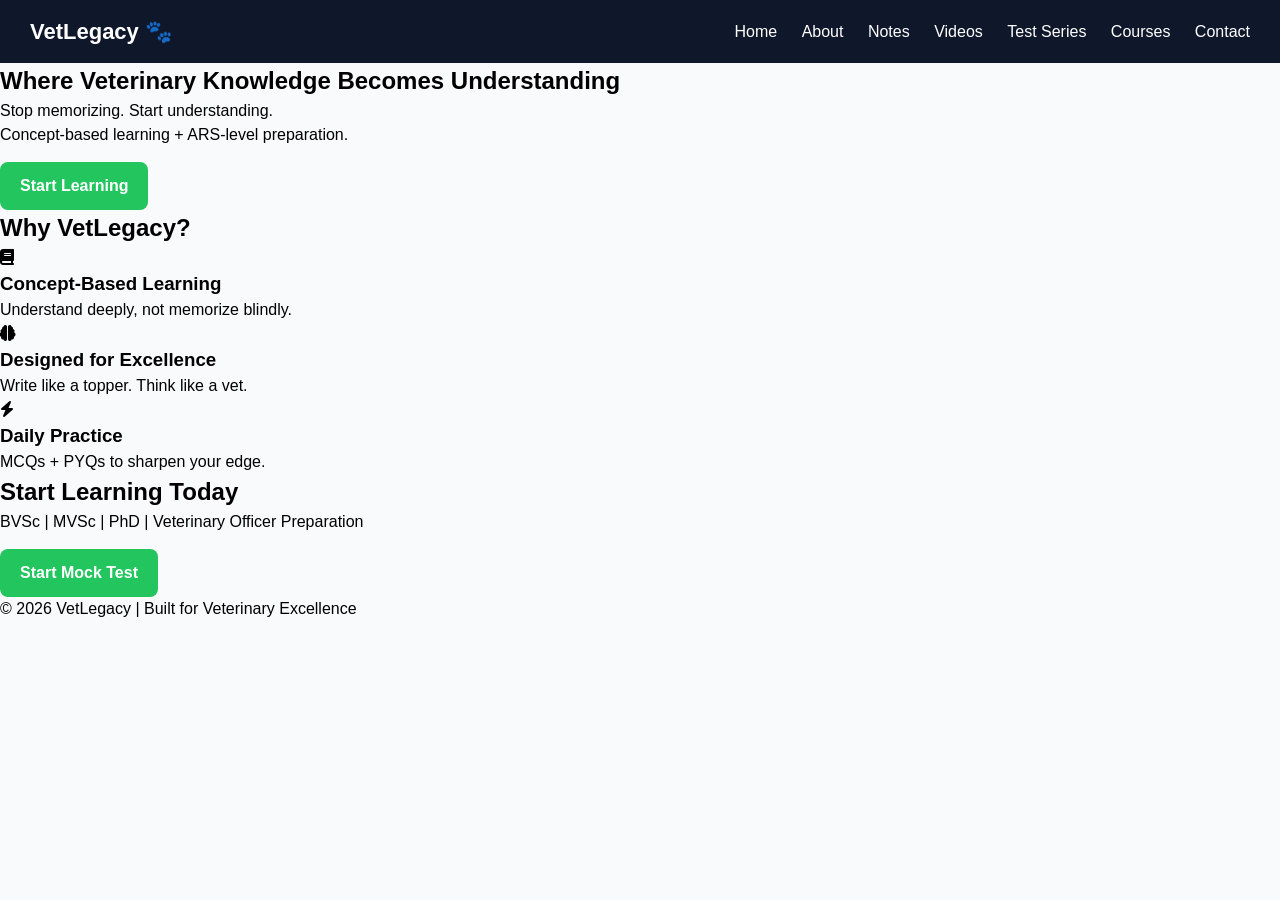
==== index.html @ 7ec419e5 "Enhance SEO and update call-to-action text Added SEO meta description and improved CTA text." ====
<!DOCTYPE html>
<html lang="en">
<head>
    <meta charset="UTF-8">
    <meta name="viewport" content="width=device-width, initial-scale=1.0">
    <title>VetLegacy</title>

    <link rel="stylesheet" href="style.css">

    <!-- ICONS -->
    <link rel="stylesheet" href="https://cdnjs.cloudflare.com/ajax/libs/font-awesome/6.5.0/css/all.min.css">

    <!-- SEO (IMPORTANT) -->
    <meta name="description" content="VetLegacy - Veterinary learning platform for ARS, BVSc, MVSc and VO preparation.">
</head>

<body>

<!-- 🔷 NAVBAR -->
<header class="navbar">
    <div class="nav-container">
        <h2 class="logo">VetLegacy 🐾</h2>

        <nav>
            <a href="index.html" class="active">Home</a>
            <a href="about.html">About</a>
            <a href="notes.html">Notes</a>
            <a href="#">Videos</a>
            <a href="test.html">Test Series</a>
            <a href="#">Courses</a>
            <a href="contact.html">Contact</a>
        </nav>
    </div>
</header>

<!-- 🔷 HERO -->
<section class="hero fade-up">
    <h1>Where Veterinary Knowledge Becomes Understanding</h1>

    <p>
        Stop memorizing. Start understanding.<br>
        Concept-based learning + ARS-level preparation.
    </p>

    <a href="notes.html" class="btn">Start Learning</a>
</section>

<!-- 🔷 FEATURES -->
<section class="features fade-up">

    <h2>Why VetLegacy?</h2>

    <div class="feature-grid">

        <div class="feature-card">
            <i class="fas fa-book icon"></i>
            <h3>Concept-Based Learning</h3>
            <p>Understand deeply, not memorize blindly.</p>
        </div>

        <div class="feature-card">
            <i class="fas fa-brain icon"></i>
            <h3>Designed for Excellence</h3>
            <p>Write like a topper. Think like a vet.</p>
        </div>

        <div class="feature-card">
            <i class="fas fa-bolt icon"></i>
            <h3>Daily Practice</h3>
            <p>MCQs + PYQs to sharpen your edge.</p>
        </div>

    </div>

</section>

<!-- 🔷 CTA -->
<section class="cta fade-up">
    <h2>Start Learning Today</h2>
    <p>BVSc | MVSc | PhD | Veterinary Officer Preparation</p>

    <a href="test.html" class="btn">Start Mock Test</a>
</section>

<!-- 🔷 FOOTER -->
<footer>
    <p>© 2026 VetLegacy | Built for Veterinary Excellence</p>
</footer>

<!-- 🔷 ANIMATION SCRIPT -->
<script>
const elements = document.querySelectorAll('.fade-up');

function revealOnScroll() {
    elements.forEach(el => {
        const position = el.getBoundingClientRect().top;
        const screenHeight = window.innerHeight;

        if (position < screenHeight - 100) {
            el.classList.add('active');
        }
    });
}

window.addEventListener('scroll', revealOnScroll);
window.addEventListener('load', revealOnScroll);
</script>

</body>
</html>
---- style.css ----
/* ===== RESET ===== */
* {
    margin: 0;
    padding: 0;
    box-sizing: border-box;
}

body {
    font-family: Arial, sans-serif;
    background: #f8fafc;
    line-height: 1.5;
}

/* ===== LINKS ===== */
a {
    text-decoration: none;
}

/* ===== NAVBAR ===== */
.navbar {
    background: #0f172a;
    color: white;
    padding: 15px 30px;
    position: sticky;
    top: 0;
    z-index: 1000;
}

.nav-container {
    display: flex;
    justify-content: space-between;
    align-items: center;
}

.logo {
    font-size: 22px;
    font-weight: bold;
}

.navbar nav a {
    color: white;
    margin-left: 20px;
    font-weight: 500;
    transition: 0.3s;
}

.navbar nav a:hover {
    color: #22c55e;
}

/* ===== BUTTON ===== */
.btn {
    display: inline-block;
    margin-top: 15px;
    padding: 12px 20px;
    background: #22c55e;
    color: white;
    border-radius: 8px;
    transition: 0.3s;
    font-weight: bold;
}

.btn:hover {
    transform: scale(1.05);
    background: #16a34a;
}

/* ===== QUIZ ===== */
.quiz-container {
    max-width: 600px;
    margin: 60px auto;
    text-align: center;
    background: white;
    padding: 30px;
    border-radius: 16px;
    box-shadow: 0 15px 40px rgba(0,0,0,0.1);
}

.quiz-top {
    display: flex;
    justify-content: space-between;
    margin-bottom: 20px;
    font-weight: bold;
}

#timer {
    color: #ef4444;
}

#question {
    font-size: 20px;
    margin-bottom: 15px;
}

/* ===== OPTIONS (FIXED) ===== */
#options button {
    display: block;
    width: 100%;
    margin: 10px 0;
    padding: 12px;
    border: none;
    background: #e2e8f0;
    border-radius: 8px;
    cursor: pointer;
    transition: 0.3s;
    font-size: 16px;
    font-weight: 500;
}

#options button:hover {
    background: #cbd5f5;
}

#options button:disabled {
    cursor: not-allowed;
    opacity: 0.7;
}

/* ===== CORRECT / WRONG ===== */
.correct {
    background: #22c55e !important;
    color: white;
    transform: scale(1.02);
}

.wrong {
    background: #ef4444 !important;
    color: white;
    transform: scale(1.02);
}

/* ===== NEXT BUTTON ===== */
#nextBtn {
    width: 100%;
    padding: 12px;
    margin-top: 20px;
    background: #22c55e;
    color: white;
    border: none;
    border-radius: 8px;
    font-weight: bold;
}

/* ===== EXPLANATION ===== */
#explanation {
    margin-top: 10px;
    font-size: 14px;
}

/* ===== SCORE ===== */
#score {
    margin-top: 20px;
    font-weight: bold;
    font-size: 18px;
}

/* ===== TEST PAGE ===== */
.test-section {
    padding: 60px 20px;
    text-align: center;
}

.test-grid {
    display: grid;
    grid-template-columns: repeat(auto-fit, minmax(250px, 1fr));
    gap: 20px;
    max-width: 900px;
    margin: 30px auto;
}

.test-card {
    background: white;
    padding: 25px;
    border-radius: 12px;
    box-shadow: 0 5px 15px rgba(0,0,0,0.1);
    transition: 0.3s;
}

.test-card:hover {
    transform: translateY(-5px);
}

/* ===== DISABLED ===== */
.disabled {
    opacity: 0.6;
}

.disabled-btn {
    background: gray;
    cursor: not-allowed;
}

/* ===== PREMIUM ===== */
.premium {
    border: 2px solid gold;
}

.premium-btn {
    background: gold;
    color: black;
    font-weight: bold;
}

/* ===== MOBILE ===== */
@media (max-width: 768px) {

    .nav-container {
        flex-direction: column;
        gap: 10px;
    }

    .quiz-container {
        margin: 30px 15px;
        padding: 20px;
    }

    #question {
        font-size: 18px;
    }
}
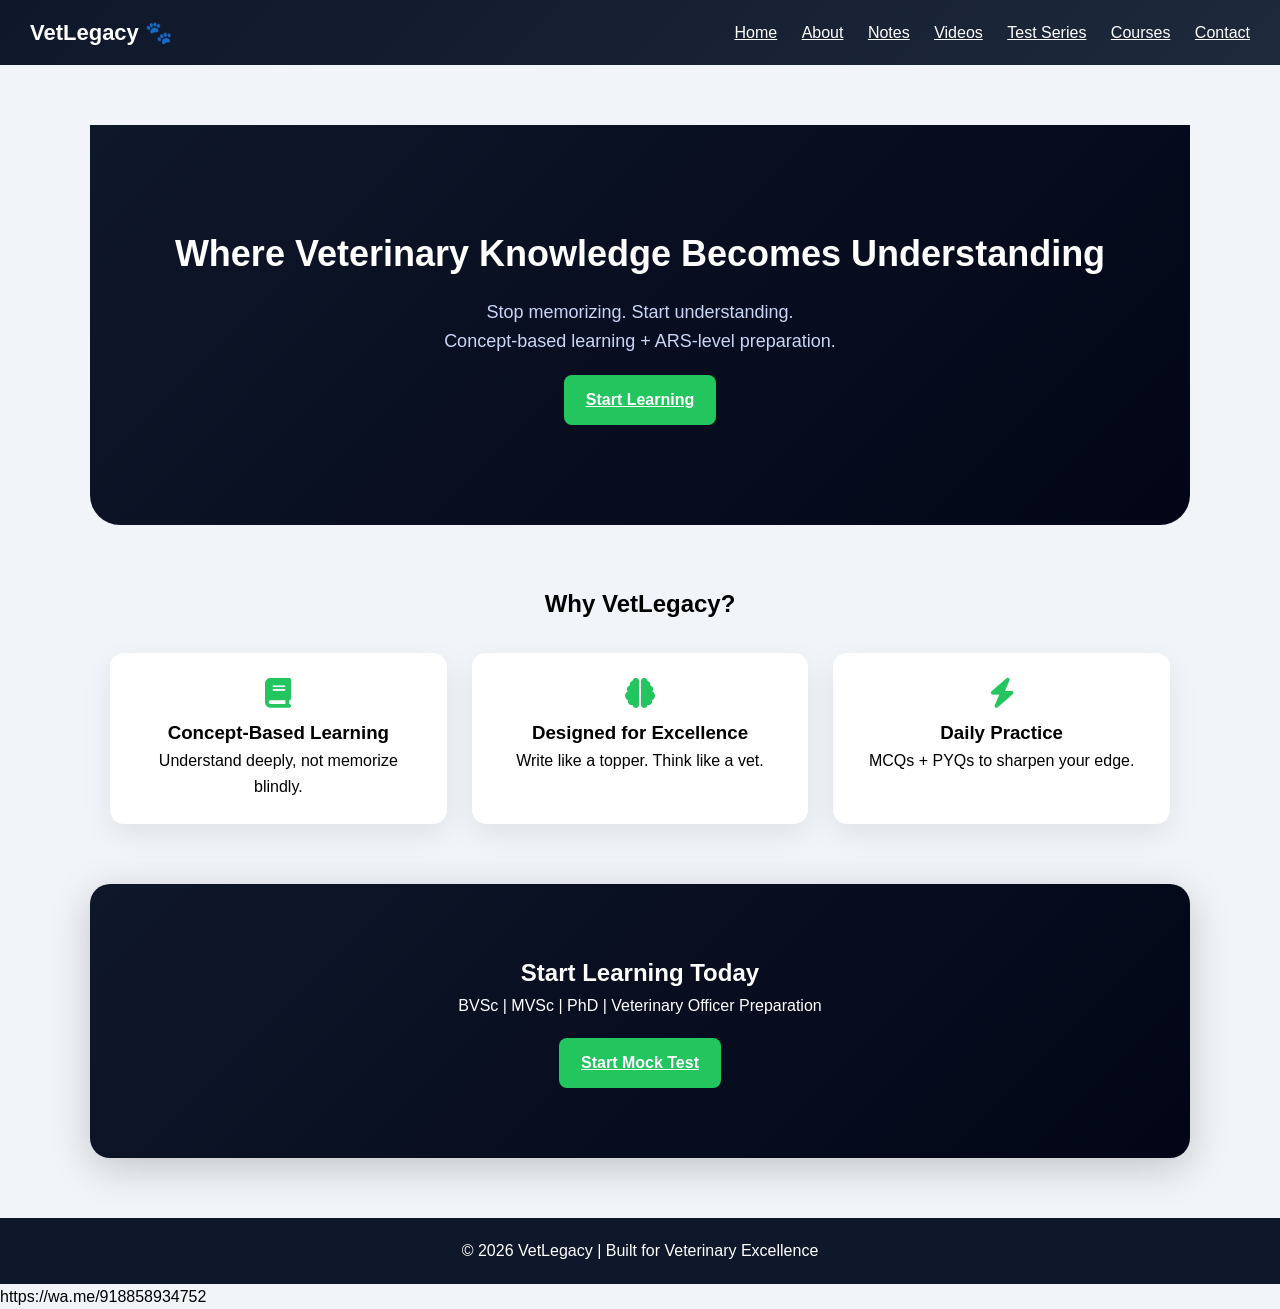
==== commit d540da85: "Add WhatsApp contact link to index.html Added a WhatsApp contact link at the end of the file." ====
--- a/index.html
+++ b/index.html
@@ -108,3 +108,4 @@
 
 </body>
 </html>
+https://wa.me/918858934752
--- a/style.css
+++ b/style.css
@@ -6,19 +6,14 @@
 }
 
 body {
-    font-family: Arial, sans-serif;
-    background: #f8fafc;
-    line-height: 1.5;
-}
-
-/* ===== LINKS ===== */
-a {
-    text-decoration: none;
+    font-family: "Segoe UI", Arial, sans-serif;
+    background: #f1f5f9;
+    line-height: 1.6;
 }
 
 /* ===== NAVBAR ===== */
 .navbar {
-    background: #0f172a;
+    background: linear-gradient(135deg, #0f172a, #1e293b);
     color: white;
     padding: 15px 30px;
     position: sticky;
@@ -48,28 +43,93 @@
     color: #22c55e;
 }
 
+/* ===== GLOBAL SECTION ===== */
+section {
+    max-width: 1100px;
+    margin: 60px auto;
+    padding: 0 20px;
+}
+
+/* ===== HERO ===== */
+.hero {
+    text-align: center;
+    padding: 100px 20px;
+    background: linear-gradient(135deg, #0f172a, #020617);
+    color: white;
+    border-radius: 0 0 30px 30px;
+}
+
+.hero h1 {
+    font-size: 36px;
+    margin-bottom: 15px;
+}
+
+.hero p {
+    color: #cbd5f5;
+    font-size: 18px;
+}
+
 /* ===== BUTTON ===== */
 .btn {
     display: inline-block;
-    margin-top: 15px;
-    padding: 12px 20px;
+    margin-top: 20px;
+    padding: 12px 22px;
     background: #22c55e;
     color: white;
     border-radius: 8px;
-    transition: 0.3s;
     font-weight: bold;
+    transition: 0.3s;
 }
 
 .btn:hover {
-    transform: scale(1.05);
-    background: #16a34a;
+    transform: scale(1.08);
+    box-shadow: 0 8px 20px rgba(34,197,94,0.4);
+}
+
+/* ===== FEATURES ===== */
+.features {
+    text-align: center;
+}
+
+.feature-grid {
+    display: grid;
+    grid-template-columns: repeat(auto-fit, minmax(250px, 1fr));
+    gap: 25px;
+    margin-top: 30px;
+}
+
+.feature-card {
+    background: white;
+    padding: 25px;
+    border-radius: 14px;
+    box-shadow: 0 10px 30px rgba(0,0,0,0.08);
+    transition: 0.3s;
+}
+
+.feature-card:hover {
+    transform: translateY(-10px) scale(1.02);
+}
+
+.icon {
+    font-size: 30px;
+    margin-bottom: 10px;
+    color: #22c55e;
+}
+
+/* ===== CTA ===== */
+.cta {
+    text-align: center;
+    padding: 70px 20px;
+    background: linear-gradient(135deg, #0f172a, #020617);
+    color: white;
+    border-radius: 20px;
+    box-shadow: 0 10px 40px rgba(0,0,0,0.2);
 }
 
 /* ===== QUIZ ===== */
 .quiz-container {
     max-width: 600px;
     margin: 60px auto;
-    text-align: center;
     background: white;
     padding: 30px;
     border-radius: 16px;
@@ -92,7 +152,7 @@
     margin-bottom: 15px;
 }
 
-/* ===== OPTIONS (FIXED) ===== */
+/* ===== OPTIONS ===== */
 #options button {
     display: block;
     width: 100%;
@@ -103,30 +163,20 @@
     border-radius: 8px;
     cursor: pointer;
     transition: 0.3s;
-    font-size: 16px;
-    font-weight: 500;
 }
 
 #options button:hover {
     background: #cbd5f5;
 }
 
-#options button:disabled {
-    cursor: not-allowed;
-    opacity: 0.7;
-}
-
-/* ===== CORRECT / WRONG ===== */
 .correct {
     background: #22c55e !important;
     color: white;
-    transform: scale(1.02);
 }
 
 .wrong {
     background: #ef4444 !important;
     color: white;
-    transform: scale(1.02);
 }
 
 /* ===== NEXT BUTTON ===== */
@@ -136,85 +186,71 @@
     margin-top: 20px;
     background: #22c55e;
     color: white;
-    border: none;
     border-radius: 8px;
-    font-weight: bold;
-}
-
-/* ===== EXPLANATION ===== */
-#explanation {
-    margin-top: 10px;
-    font-size: 14px;
-}
-
-/* ===== SCORE ===== */
-#score {
-    margin-top: 20px;
-    font-weight: bold;
-    font-size: 18px;
 }
 
 /* ===== TEST PAGE ===== */
-.test-section {
-    padding: 60px 20px;
-    text-align: center;
-}
-
 .test-grid {
     display: grid;
     grid-template-columns: repeat(auto-fit, minmax(250px, 1fr));
     gap: 20px;
-    max-width: 900px;
-    margin: 30px auto;
 }
 
 .test-card {
     background: white;
     padding: 25px;
     border-radius: 12px;
-    box-shadow: 0 5px 15px rgba(0,0,0,0.1);
+    box-shadow: 0 10px 25px rgba(0,0,0,0.08);
     transition: 0.3s;
 }
 
 .test-card:hover {
-    transform: translateY(-5px);
-}
-
-/* ===== DISABLED ===== */
-.disabled {
-    opacity: 0.6;
-}
-
-.disabled-btn {
-    background: gray;
-    cursor: not-allowed;
-}
-
-/* ===== PREMIUM ===== */
-.premium {
-    border: 2px solid gold;
-}
-
-.premium-btn {
-    background: gold;
-    color: black;
-    font-weight: bold;
+    transform: translateY(-8px);
+}
+
+/* ===== CONTACT ===== */
+.contact-card {
+    background: white;
+    padding: 20px;
+    border-radius: 12px;
+    margin-bottom: 20px;
+    box-shadow: 0 8px 20px rgba(0,0,0,0.08);
+}
+
+/* Platform Colors */
+.contact-card:nth-child(1) { border-left: 5px solid #25D366; }
+.contact-card:nth-child(2) { border-left: 5px solid #0088cc; }
+.contact-card:nth-child(3) { border-left: 5px solid #ea4335; }
+.contact-card:nth-child(4) { border-left: 5px solid #E1306C; }
+
+/* ===== FOOTER ===== */
+footer {
+    text-align: center;
+    padding: 20px;
+    background: #0f172a;
+    color: white;
+}
+
+/* ===== ANIMATION ===== */
+.fade-up {
+    opacity: 0;
+    transform: translateY(30px);
+    transition: 0.6s ease;
+}
+
+.fade-up.active {
+    opacity: 1;
+    transform: translateY(0);
 }
 
 /* ===== MOBILE ===== */
 @media (max-width: 768px) {
-
     .nav-container {
         flex-direction: column;
         gap: 10px;
     }
 
-    .quiz-container {
-        margin: 30px 15px;
-        padding: 20px;
+    .hero h1 {
+        font-size: 26px;
     }
-
-    #question {
-        font-size: 18px;
-    }
-}
+}
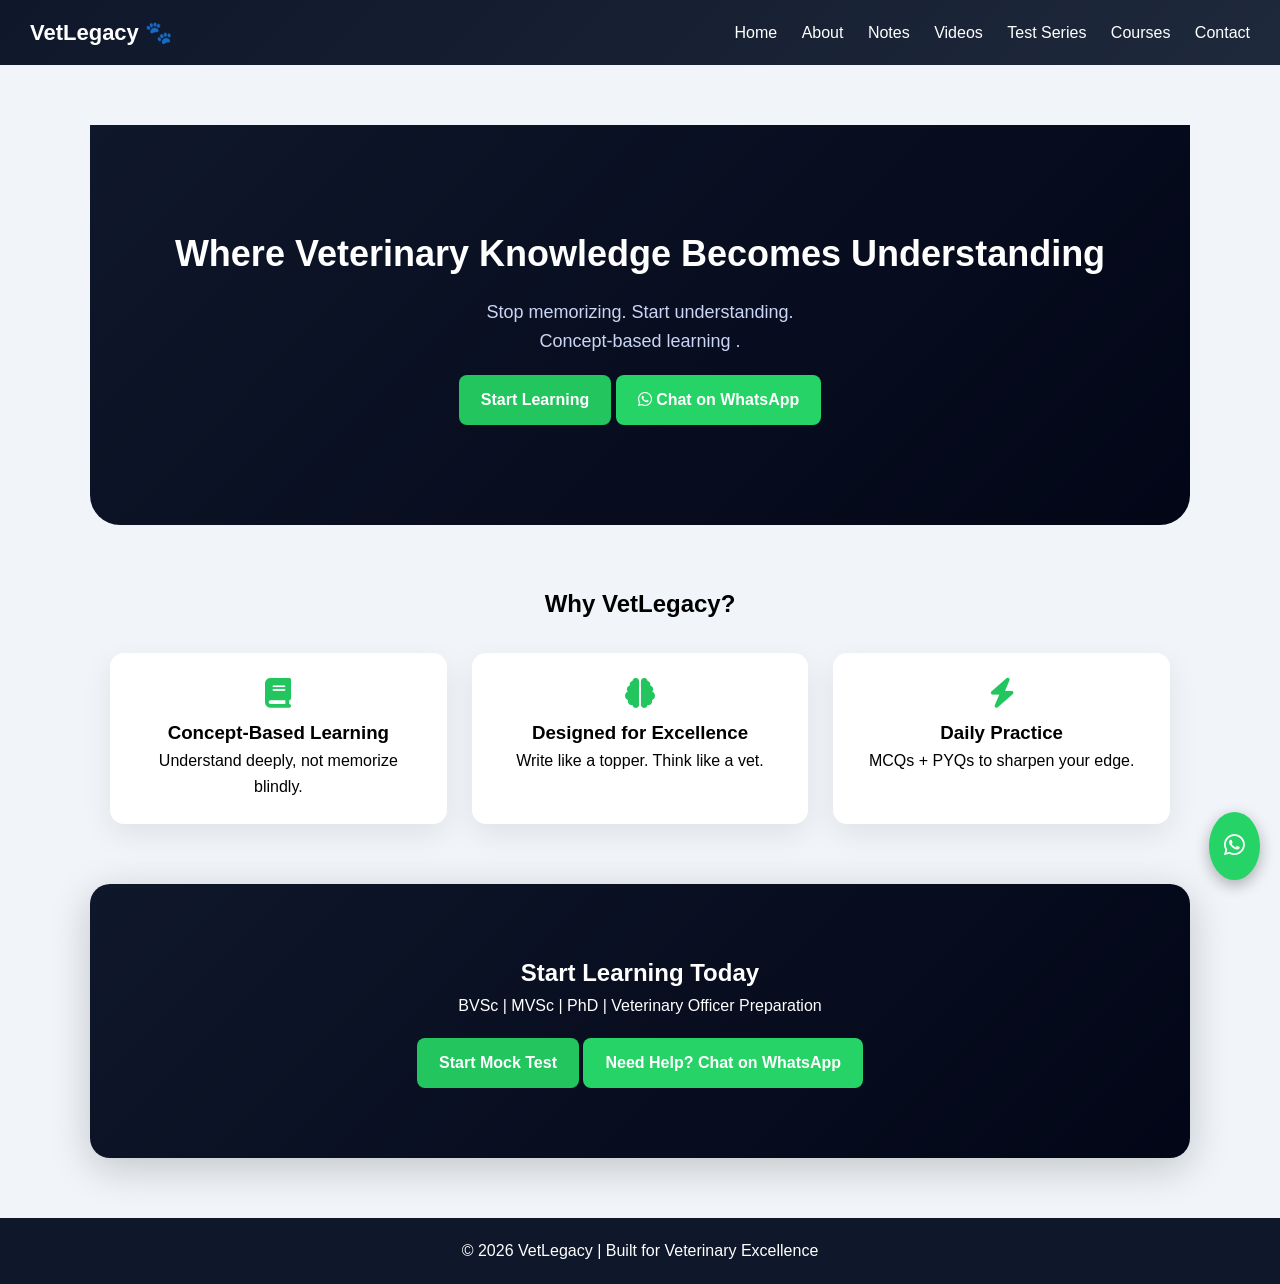
==== commit b6185c69: "Revise index.html with new layout and features Updated the HTML structure and added WhatsApp contact" ====
--- a/index.html
+++ b/index.html
@@ -3,15 +3,17 @@
 <head>
     <meta charset="UTF-8">
     <meta name="viewport" content="width=device-width, initial-scale=1.0">
-    <title>VetLegacy</title>
 
+    <title>VetLegacy | Veterinary Learning Platform</title>
+
+    <!-- CSS -->
     <link rel="stylesheet" href="style.css">
 
     <!-- ICONS -->
     <link rel="stylesheet" href="https://cdnjs.cloudflare.com/ajax/libs/font-awesome/6.5.0/css/all.min.css">
 
-    <!-- SEO (IMPORTANT) -->
-    <meta name="description" content="VetLegacy - Veterinary learning platform for ARS, BVSc, MVSc and VO preparation.">
+    <!-- SEO -->
+    <meta name="description" content="VetLegacy - Veterinary learning platform for BVSc, MVSc and Veterinary Officer exam preparation.">
 </head>
 
 <body>
@@ -39,10 +41,17 @@
 
     <p>
         Stop memorizing. Start understanding.<br>
-        Concept-based learning + ARS-level preparation.
+        Concept-based learning .
     </p>
 
+    <!-- PRIMARY CTA -->
     <a href="notes.html" class="btn">Start Learning</a>
+
+    <!-- WHATSAPP CTA -->
+    <a href="https://wa.me/918858934752?text=Hello%20VetLegacy%20I%20need%20guidance" 
+       target="_blank" class="btn whatsapp">
+       <i class="fab fa-whatsapp"></i> Chat on WhatsApp
+    </a>
 </section>
 
 <!-- 🔷 FEATURES -->
@@ -80,12 +89,24 @@
     <p>BVSc | MVSc | PhD | Veterinary Officer Preparation</p>
 
     <a href="test.html" class="btn">Start Mock Test</a>
+
+    <!-- SUPPORT CTA -->
+    <a href="https://wa.me/918858934752?text=Hello%20VetLegacy%20(Mock%20Test%20User)" 
+       target="_blank" class="btn whatsapp">
+       Need Help? Chat on WhatsApp
+    </a>
 </section>
 
 <!-- 🔷 FOOTER -->
 <footer>
     <p>© 2026 VetLegacy | Built for Veterinary Excellence</p>
 </footer>
+
+<!-- 🔷 FLOATING WHATSAPP BUTTON -->
+<a href="https://chat.whatsapp.com/ETyTleLrMaYGKlV55RhQ85" 
+   target="_blank" class="whatsapp-float">
+    <i class="fab fa-whatsapp"></i>
+</a>
 
 <!-- 🔷 ANIMATION SCRIPT -->
 <script>
@@ -108,4 +129,3 @@
 
 </body>
 </html>
-https://wa.me/918858934752
--- a/style.css
+++ b/style.css
@@ -9,6 +9,12 @@
     font-family: "Segoe UI", Arial, sans-serif;
     background: #f1f5f9;
     line-height: 1.6;
+    animation: fadeIn 0.6s ease;
+}
+
+/* ===== LINKS ===== */
+a {
+    text-decoration: none;
 }
 
 /* ===== NAVBAR ===== */
@@ -77,13 +83,15 @@
     background: #22c55e;
     color: white;
     border-radius: 8px;
-    font-weight: bold;
-    transition: 0.3s;
+    font-weight: 600;
+    transition: all 0.3s ease;
+    border: none;
+    cursor: pointer;
 }
 
 .btn:hover {
-    transform: scale(1.08);
-    box-shadow: 0 8px 20px rgba(34,197,94,0.4);
+    transform: translateY(-2px);
+    box-shadow: 0 10px 25px rgba(34,197,94,0.35);
 }
 
 /* ===== FEATURES ===== */
@@ -157,26 +165,36 @@
     display: block;
     width: 100%;
     margin: 10px 0;
-    padding: 12px;
+    padding: 14px;
     border: none;
     background: #e2e8f0;
-    border-radius: 8px;
+    border-radius: 10px;
     cursor: pointer;
-    transition: 0.3s;
+    transition: all 0.25s ease;
+    font-size: 15px;
+    font-weight: 500;
 }
 
 #options button:hover {
     background: #cbd5f5;
+    transform: translateX(5px);
+}
+
+#options button:disabled {
+    opacity: 0.7;
+    cursor: not-allowed;
 }
 
 .correct {
     background: #22c55e !important;
     color: white;
+    transform: scale(1.03);
 }
 
 .wrong {
     background: #ef4444 !important;
     color: white;
+    transform: scale(1.03);
 }
 
 /* ===== NEXT BUTTON ===== */
@@ -211,17 +229,50 @@
 /* ===== CONTACT ===== */
 .contact-card {
     background: white;
-    padding: 20px;
-    border-radius: 12px;
+    padding: 22px;
+    border-radius: 14px;
     margin-bottom: 20px;
-    box-shadow: 0 8px 20px rgba(0,0,0,0.08);
-}
-
-/* Platform Colors */
+    box-shadow: 0 10px 25px rgba(0,0,0,0.08);
+    transition: 0.3s;
+}
+
+.contact-card:hover {
+    transform: translateY(-6px);
+}
+
+/* Platform colors */
 .contact-card:nth-child(1) { border-left: 5px solid #25D366; }
 .contact-card:nth-child(2) { border-left: 5px solid #0088cc; }
 .contact-card:nth-child(3) { border-left: 5px solid #ea4335; }
 .contact-card:nth-child(4) { border-left: 5px solid #E1306C; }
+
+/* ===== WHATSAPP ===== */
+.whatsapp {
+    background: #25D366;
+}
+
+.whatsapp:hover {
+    background: #1ebe5d;
+}
+
+/* FLOAT BUTTON */
+.whatsapp-float {
+    position: fixed;
+    bottom: 20px;
+    right: 20px;
+    background: #25D366;
+    color: white;
+    font-size: 24px;
+    padding: 15px;
+    border-radius: 50%;
+    box-shadow: 0 5px 15px rgba(0,0,0,0.3);
+    z-index: 1000;
+    transition: 0.3s;
+}
+
+.whatsapp-float:hover {
+    transform: scale(1.15);
+}
 
 /* ===== FOOTER ===== */
 footer {
@@ -241,6 +292,11 @@
 .fade-up.active {
     opacity: 1;
     transform: translateY(0);
+}
+
+@keyframes fadeIn {
+    from { opacity: 0; }
+    to { opacity: 1; }
 }
 
 /* ===== MOBILE ===== */
@@ -253,4 +309,9 @@
     .hero h1 {
         font-size: 26px;
     }
-}
+
+    .feature-grid,
+    .test-grid {
+        grid-template-columns: 1fr;
+    }
+}
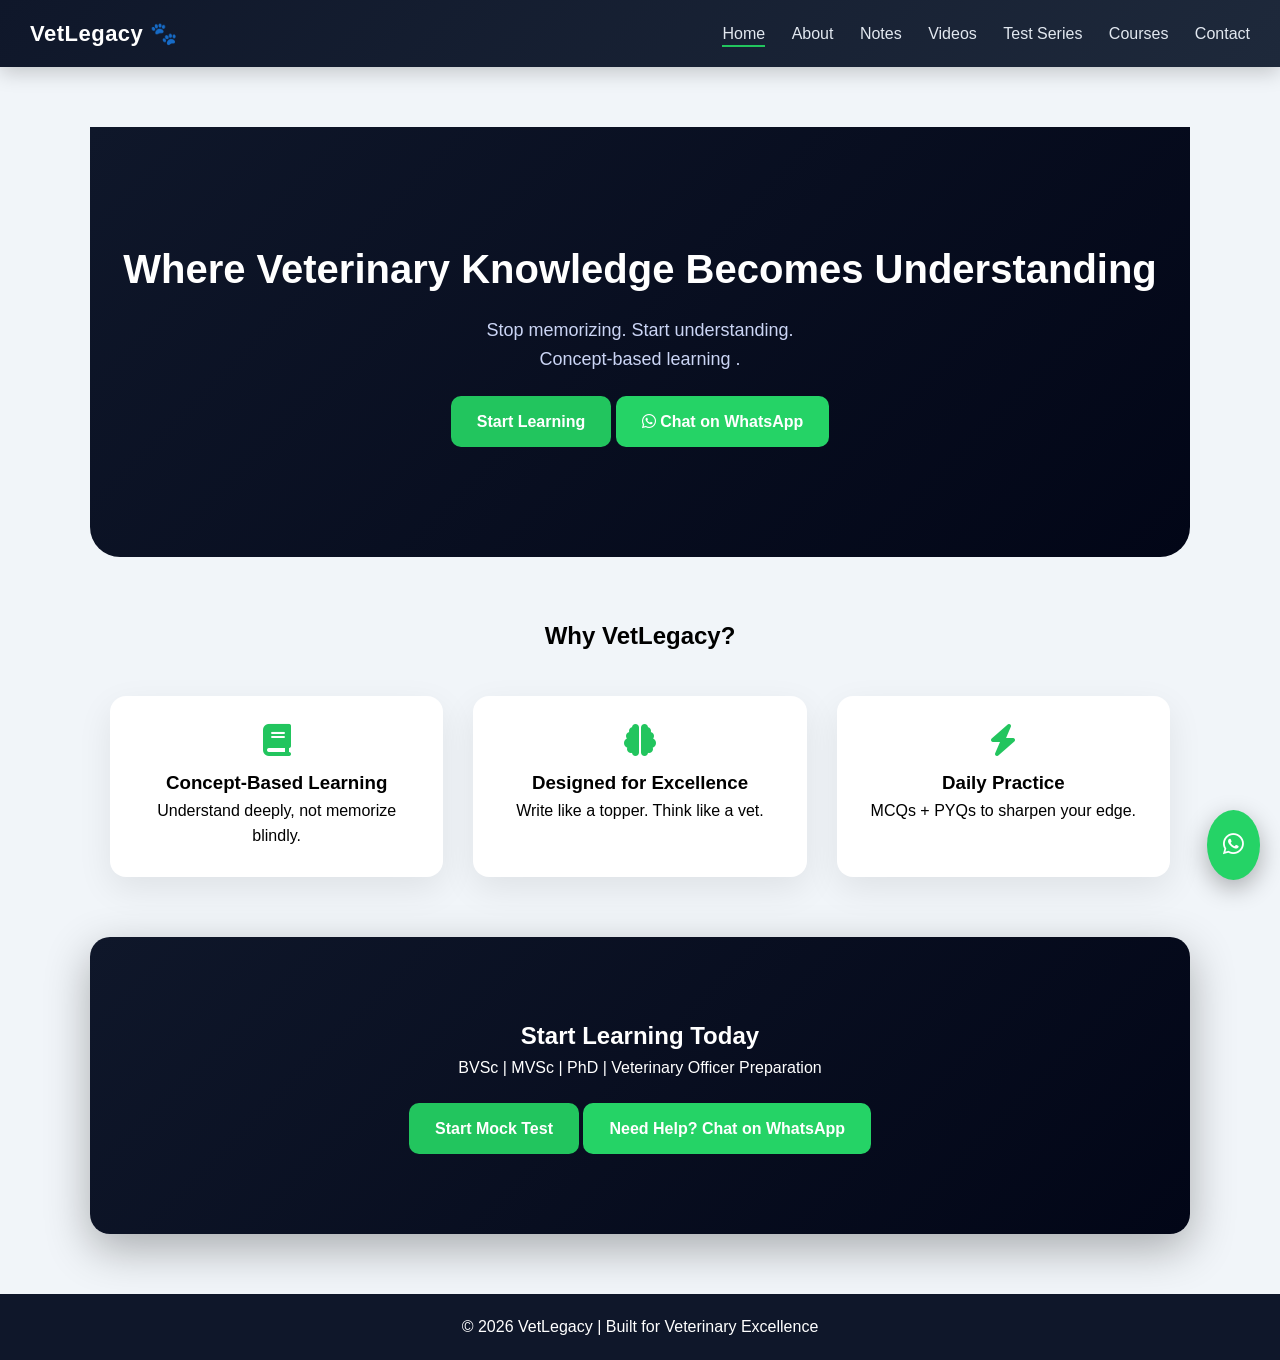
==== commit b9bba845: "Fix HTML formatting and clean up code" ====
--- a/index.html
+++ b/index.html
@@ -29,8 +29,7 @@
             <a href="notes.html">Notes</a>
             <a href="#">Videos</a>
             <a href="test.html">Test Series</a>
-            <a href="#">Courses</a>
-            <a href="contact.html">Contact</a>
+<a href="courses.html">Courses</a>            <a href="contact.html">Contact</a>
         </nav>
     </div>
 </header>
--- a/style.css
+++ b/style.css
@@ -21,10 +21,11 @@
 .navbar {
     background: linear-gradient(135deg, #0f172a, #1e293b);
     color: white;
-    padding: 15px 30px;
+    padding: 16px 30px;
     position: sticky;
     top: 0;
     z-index: 1000;
+    box-shadow: 0 5px 20px rgba(0,0,0,0.2);
 }
 
 .nav-container {
@@ -36,17 +37,36 @@
 .logo {
     font-size: 22px;
     font-weight: bold;
+    letter-spacing: 0.5px;
 }
 
 .navbar nav a {
-    color: white;
-    margin-left: 20px;
+    color: #e2e8f0;
+    margin-left: 22px;
     font-weight: 500;
-    transition: 0.3s;
+    position: relative;
+    transition: 0.3s;
+}
+
+/* NAV HOVER UNDERLINE */
+.navbar nav a::after {
+    content: "";
+    position: absolute;
+    width: 0%;
+    height: 2px;
+    background: #22c55e;
+    left: 0;
+    bottom: -5px;
+    transition: 0.3s;
+}
+
+.navbar nav a:hover::after,
+.navbar nav a.active::after {
+    width: 100%;
 }
 
 .navbar nav a:hover {
-    color: #22c55e;
+    color: white;
 }
 
 /* ===== GLOBAL SECTION ===== */
@@ -59,15 +79,16 @@
 /* ===== HERO ===== */
 .hero {
     text-align: center;
-    padding: 100px 20px;
+    padding: 110px 20px;
     background: linear-gradient(135deg, #0f172a, #020617);
     color: white;
     border-radius: 0 0 30px 30px;
 }
 
 .hero h1 {
-    font-size: 36px;
+    font-size: 40px;
     margin-bottom: 15px;
+    font-weight: 700;
 }
 
 .hero p {
@@ -78,11 +99,11 @@
 /* ===== BUTTON ===== */
 .btn {
     display: inline-block;
-    margin-top: 20px;
-    padding: 12px 22px;
+    margin-top: 22px;
+    padding: 13px 26px;
     background: #22c55e;
     color: white;
-    border-radius: 8px;
+    border-radius: 10px;
     font-weight: 600;
     transition: all 0.3s ease;
     border: none;
@@ -90,8 +111,8 @@
 }
 
 .btn:hover {
-    transform: translateY(-2px);
-    box-shadow: 0 10px 25px rgba(34,197,94,0.35);
+    transform: translateY(-3px);
+    box-shadow: 0 12px 30px rgba(34,197,94,0.4);
 }
 
 /* ===== FEATURES ===== */
@@ -102,46 +123,47 @@
 .feature-grid {
     display: grid;
     grid-template-columns: repeat(auto-fit, minmax(250px, 1fr));
-    gap: 25px;
-    margin-top: 30px;
+    gap: 30px;
+    margin-top: 40px;
 }
 
 .feature-card {
     background: white;
-    padding: 25px;
-    border-radius: 14px;
-    box-shadow: 0 10px 30px rgba(0,0,0,0.08);
-    transition: 0.3s;
+    padding: 28px;
+    border-radius: 16px;
+    box-shadow: 0 12px 35px rgba(0,0,0,0.08);
+    transition: 0.35s;
 }
 
 .feature-card:hover {
-    transform: translateY(-10px) scale(1.02);
+    transform: translateY(-12px) scale(1.02);
+    box-shadow: 0 18px 40px rgba(0,0,0,0.15);
 }
 
 .icon {
-    font-size: 30px;
-    margin-bottom: 10px;
+    font-size: 32px;
+    margin-bottom: 12px;
     color: #22c55e;
 }
 
 /* ===== CTA ===== */
 .cta {
     text-align: center;
-    padding: 70px 20px;
+    padding: 80px 20px;
     background: linear-gradient(135deg, #0f172a, #020617);
     color: white;
     border-radius: 20px;
-    box-shadow: 0 10px 40px rgba(0,0,0,0.2);
+    box-shadow: 0 15px 45px rgba(0,0,0,0.3);
 }
 
 /* ===== QUIZ ===== */
 .quiz-container {
-    max-width: 600px;
-    margin: 60px auto;
+    max-width: 650px;
+    margin: 70px auto;
     background: white;
-    padding: 30px;
-    border-radius: 16px;
-    box-shadow: 0 15px 40px rgba(0,0,0,0.1);
+    padding: 35px;
+    border-radius: 18px;
+    box-shadow: 0 20px 50px rgba(0,0,0,0.12);
 }
 
 .quiz-top {
@@ -153,11 +175,13 @@
 
 #timer {
     color: #ef4444;
+    font-size: 16px;
 }
 
 #question {
-    font-size: 20px;
+    font-size: 22px;
     margin-bottom: 15px;
+    font-weight: 600;
 }
 
 /* ===== OPTIONS ===== */
@@ -170,90 +194,81 @@
     background: #e2e8f0;
     border-radius: 10px;
     cursor: pointer;
-    transition: all 0.25s ease;
+    transition: 0.25s;
     font-size: 15px;
     font-weight: 500;
 }
 
 #options button:hover {
     background: #cbd5f5;
-    transform: translateX(5px);
-}
-
-#options button:disabled {
-    opacity: 0.7;
-    cursor: not-allowed;
+    transform: translateX(6px);
 }
 
 .correct {
     background: #22c55e !important;
     color: white;
-    transform: scale(1.03);
 }
 
 .wrong {
     background: #ef4444 !important;
     color: white;
-    transform: scale(1.03);
 }
 
 /* ===== NEXT BUTTON ===== */
 #nextBtn {
     width: 100%;
-    padding: 12px;
+    padding: 13px;
     margin-top: 20px;
-    background: #22c55e;
-    color: white;
-    border-radius: 8px;
 }
 
 /* ===== TEST PAGE ===== */
 .test-grid {
     display: grid;
     grid-template-columns: repeat(auto-fit, minmax(250px, 1fr));
-    gap: 20px;
+    gap: 25px;
 }
 
 .test-card {
     background: white;
-    padding: 25px;
-    border-radius: 12px;
-    box-shadow: 0 10px 25px rgba(0,0,0,0.08);
+    padding: 28px;
+    border-radius: 14px;
+    box-shadow: 0 12px 30px rgba(0,0,0,0.08);
     transition: 0.3s;
 }
 
 .test-card:hover {
-    transform: translateY(-8px);
+    transform: translateY(-10px);
 }
 
 /* ===== CONTACT ===== */
 .contact-card {
     background: white;
-    padding: 22px;
-    border-radius: 14px;
+    padding: 24px;
+    border-radius: 16px;
     margin-bottom: 20px;
-    box-shadow: 0 10px 25px rgba(0,0,0,0.08);
+    box-shadow: 0 12px 30px rgba(0,0,0,0.08);
     transition: 0.3s;
 }
 
 .contact-card:hover {
-    transform: translateY(-6px);
-}
-
-/* Platform colors */
+    transform: translateY(-8px);
+}
+
+/* Colored borders */
 .contact-card:nth-child(1) { border-left: 5px solid #25D366; }
 .contact-card:nth-child(2) { border-left: 5px solid #0088cc; }
 .contact-card:nth-child(3) { border-left: 5px solid #ea4335; }
 .contact-card:nth-child(4) { border-left: 5px solid #E1306C; }
 
-/* ===== WHATSAPP ===== */
-.whatsapp {
-    background: #25D366;
-}
-
-.whatsapp:hover {
-    background: #1ebe5d;
-}
+/* BUTTON COLORS */
+.whatsapp { background: #25D366; }
+.whatsapp:hover { background: #1ebe5d; }
+
+.telegram { background: #0088cc; }
+.telegram:hover { background: #0077b5; }
+
+.email { background: #ea4335; }
+.instagram { background: linear-gradient(45deg, #f43f5e, #9333ea); }
 
 /* FLOAT BUTTON */
 .whatsapp-float {
@@ -263,15 +278,15 @@
     background: #25D366;
     color: white;
     font-size: 24px;
-    padding: 15px;
+    padding: 16px;
     border-radius: 50%;
-    box-shadow: 0 5px 15px rgba(0,0,0,0.3);
+    box-shadow: 0 8px 25px rgba(0,0,0,0.3);
     z-index: 1000;
     transition: 0.3s;
 }
 
 .whatsapp-float:hover {
-    transform: scale(1.15);
+    transform: scale(1.2);
 }
 
 /* ===== FOOTER ===== */
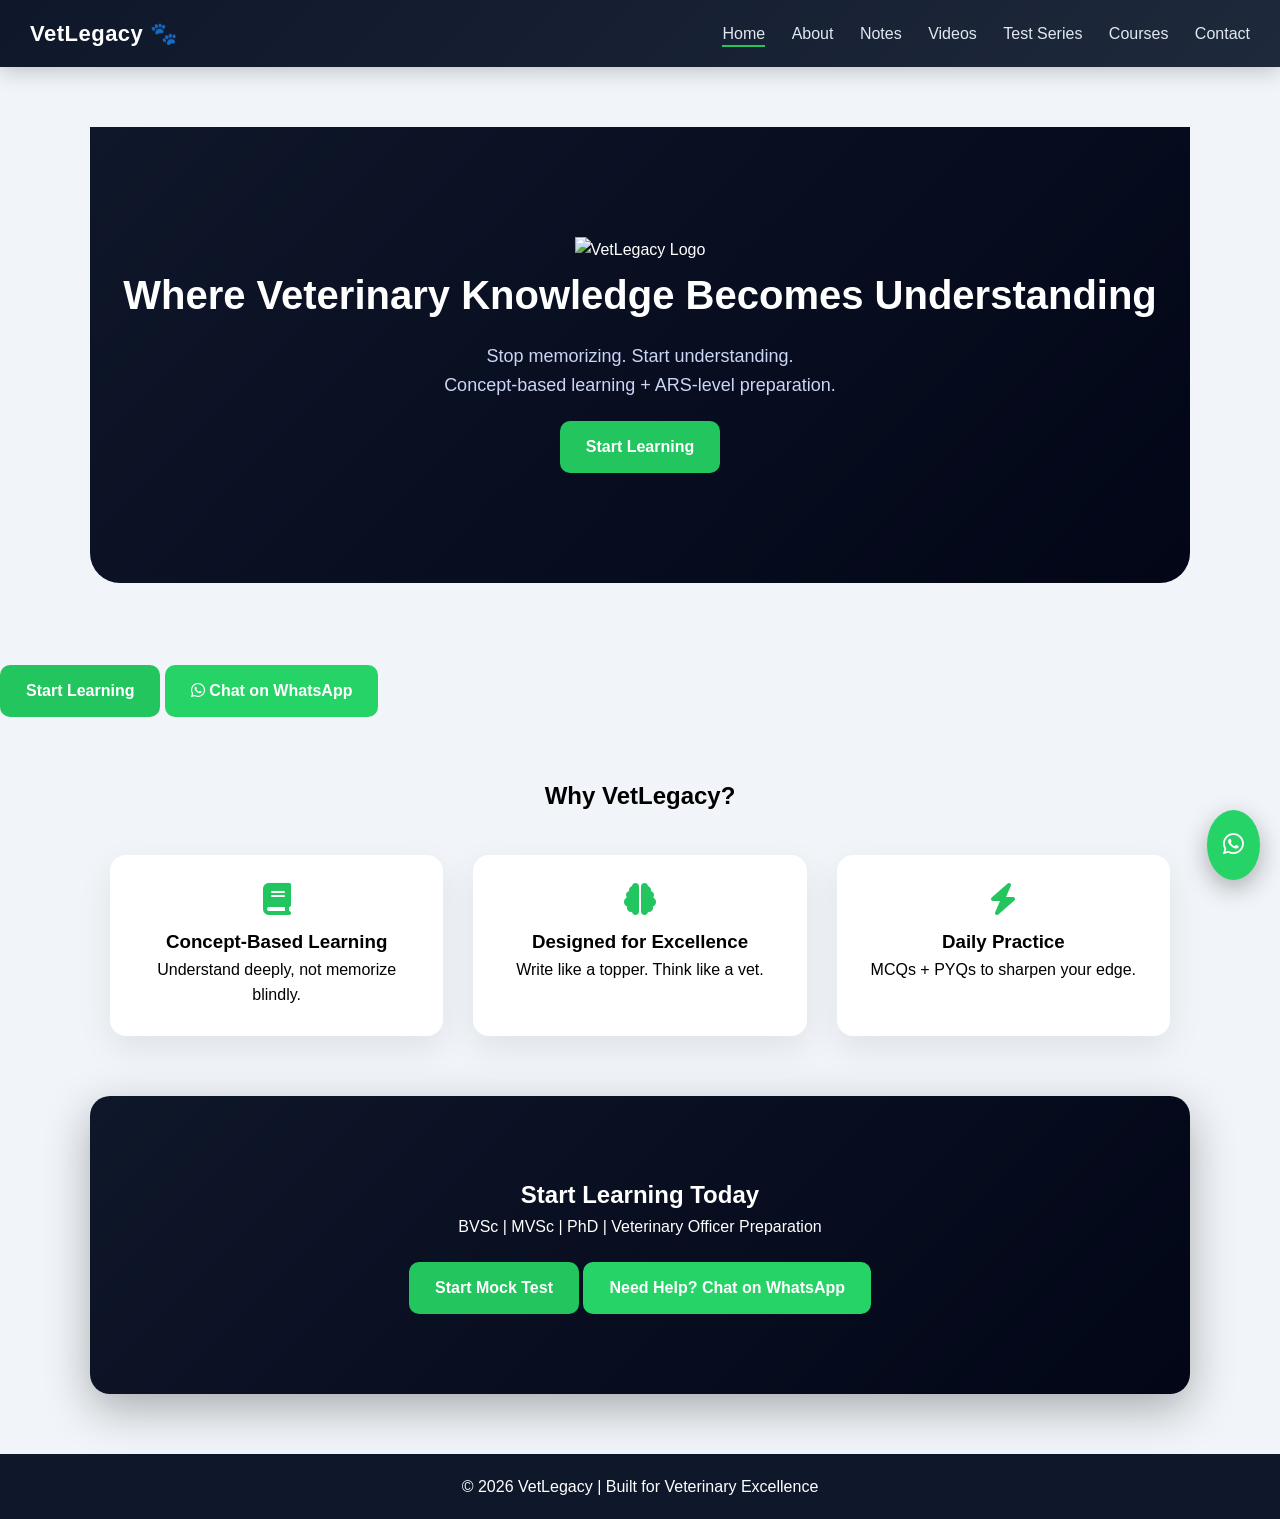
==== commit 4abc6be2: "Update hero section with logo and new text Added logo image and updated hero section text for clarit" ====
--- a/index.html
+++ b/index.html
@@ -36,16 +36,24 @@
 
 <!-- 🔷 HERO -->
 <section class="hero fade-up">
+
+    <!-- LOGO -->
+    <img src="logo.png" alt="VetLegacy Logo" class="hero-logo">
+
     <h1>Where Veterinary Knowledge Becomes Understanding</h1>
 
     <p>
         Stop memorizing. Start understanding.<br>
-        Concept-based learning .
+        Concept-based learning + ARS-level preparation.
+    </p>
+
+    <a href="courses.html" class="btn">Start Learning</a>
+
+</section>
     </p>
 
     <!-- PRIMARY CTA -->
-    <a href="notes.html" class="btn">Start Learning</a>
-
+<a href="courses.html" class="btn">Start Learning</a>
     <!-- WHATSAPP CTA -->
     <a href="https://wa.me/918858934752?text=Hello%20VetLegacy%20I%20need%20guidance" 
        target="_blank" class="btn whatsapp">
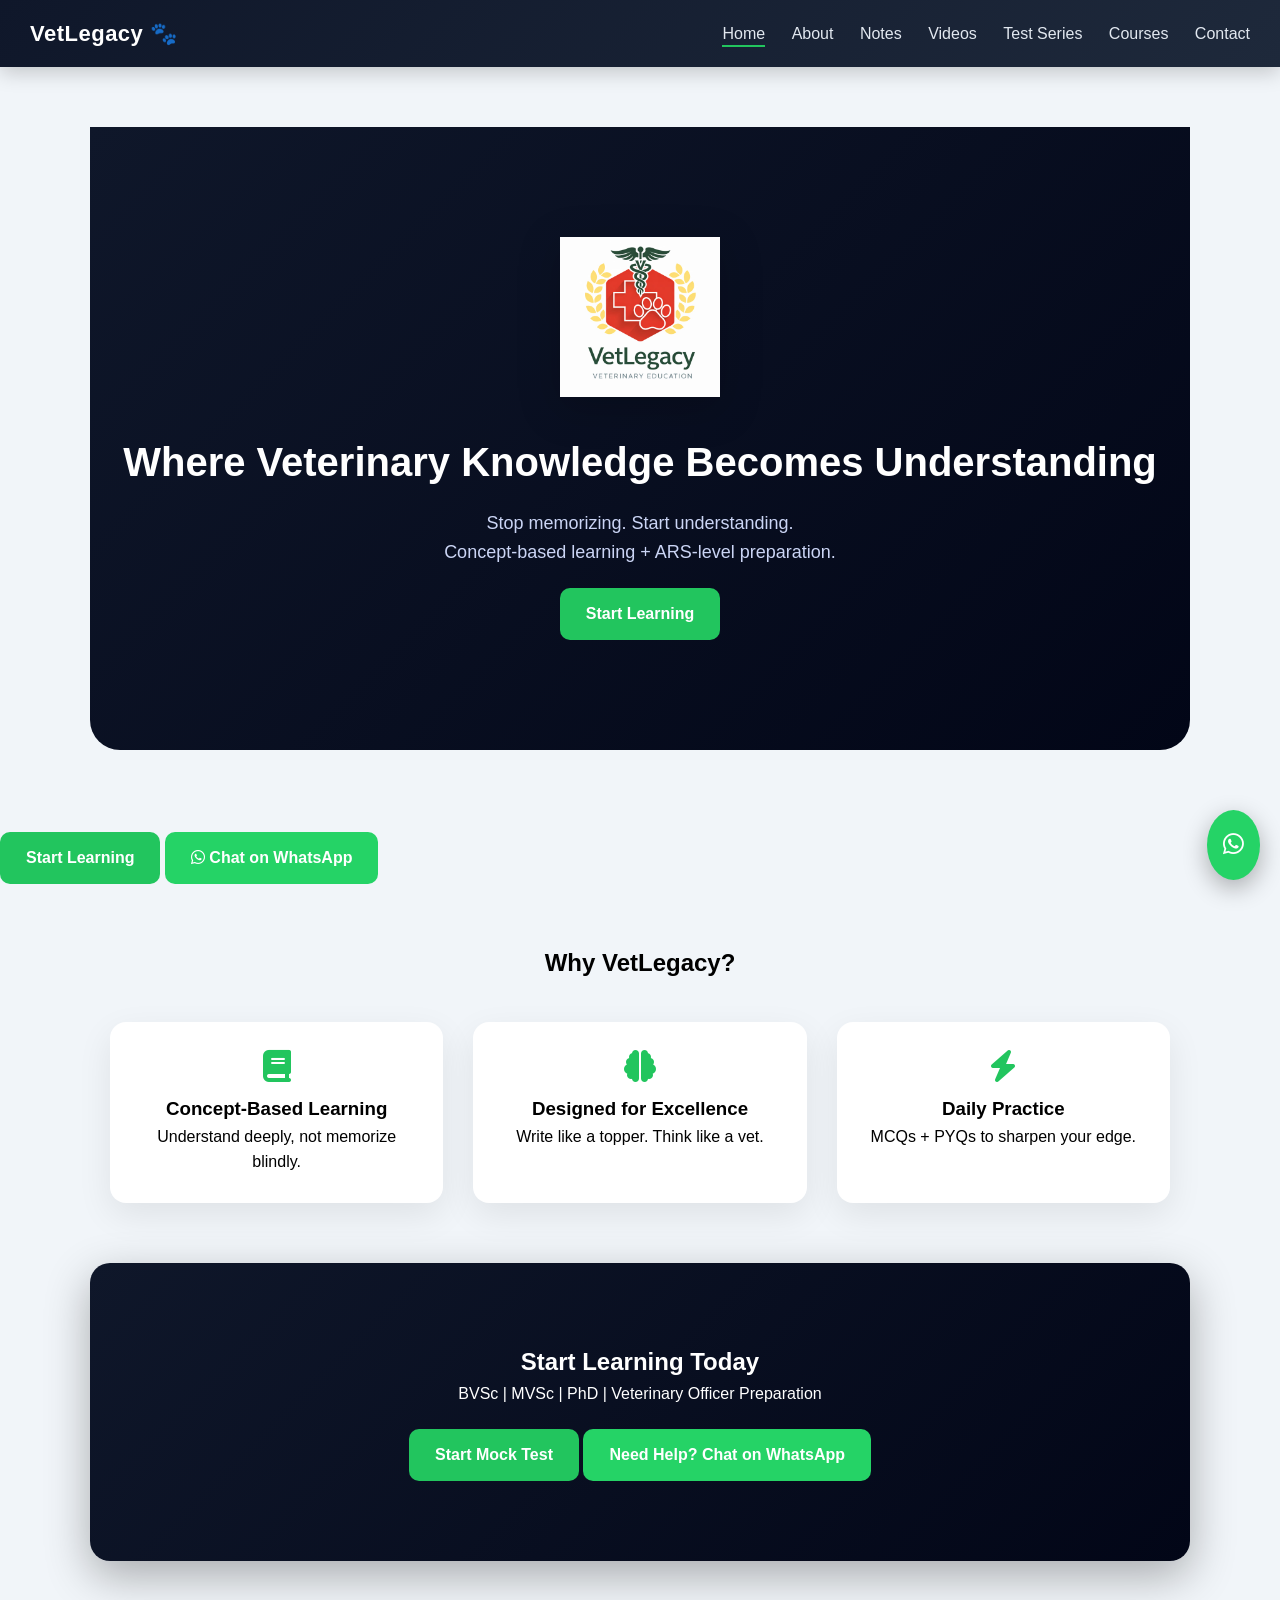
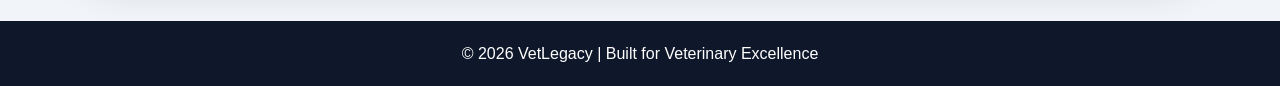
==== commit d6589a3f: "Update index.html" ====
--- a/index.html
+++ b/index.html
@@ -35,19 +35,22 @@
 </header>
 
 <!-- 🔷 HERO -->
-<section class="hero fade-up">
+ <section class="hero fade-up">
 
-    <!-- LOGO -->
-    <img src="logo.png" alt="VetLegacy Logo" class="hero-logo">
+    <div class="hero-content">
 
-    <h1>Where Veterinary Knowledge Becomes Understanding</h1>
+        <img src="logo.png" alt="VetLegacy Logo" class="hero-logo">
 
-    <p>
-        Stop memorizing. Start understanding.<br>
-        Concept-based learning + ARS-level preparation.
-    </p>
+        <h1>Where Veterinary Knowledge Becomes Understanding</h1>
 
-    <a href="courses.html" class="btn">Start Learning</a>
+        <p>
+            Stop memorizing. Start understanding.<br>
+            Concept-based learning + ARS-level preparation.
+        </p>
+
+        <a href="courses.html" class="btn">Start Learning</a>
+
+    </div>
 
 </section>
     </p>
--- a/style.css
+++ b/style.css
@@ -330,3 +330,8 @@
         grid-template-columns: 1fr;
     }
 }
+.hero-logo {
+    width: 160px;
+    margin-bottom: 25px;
+    filter: drop-shadow(0 10px 20px rgba(0,0,0,0.2));
+}
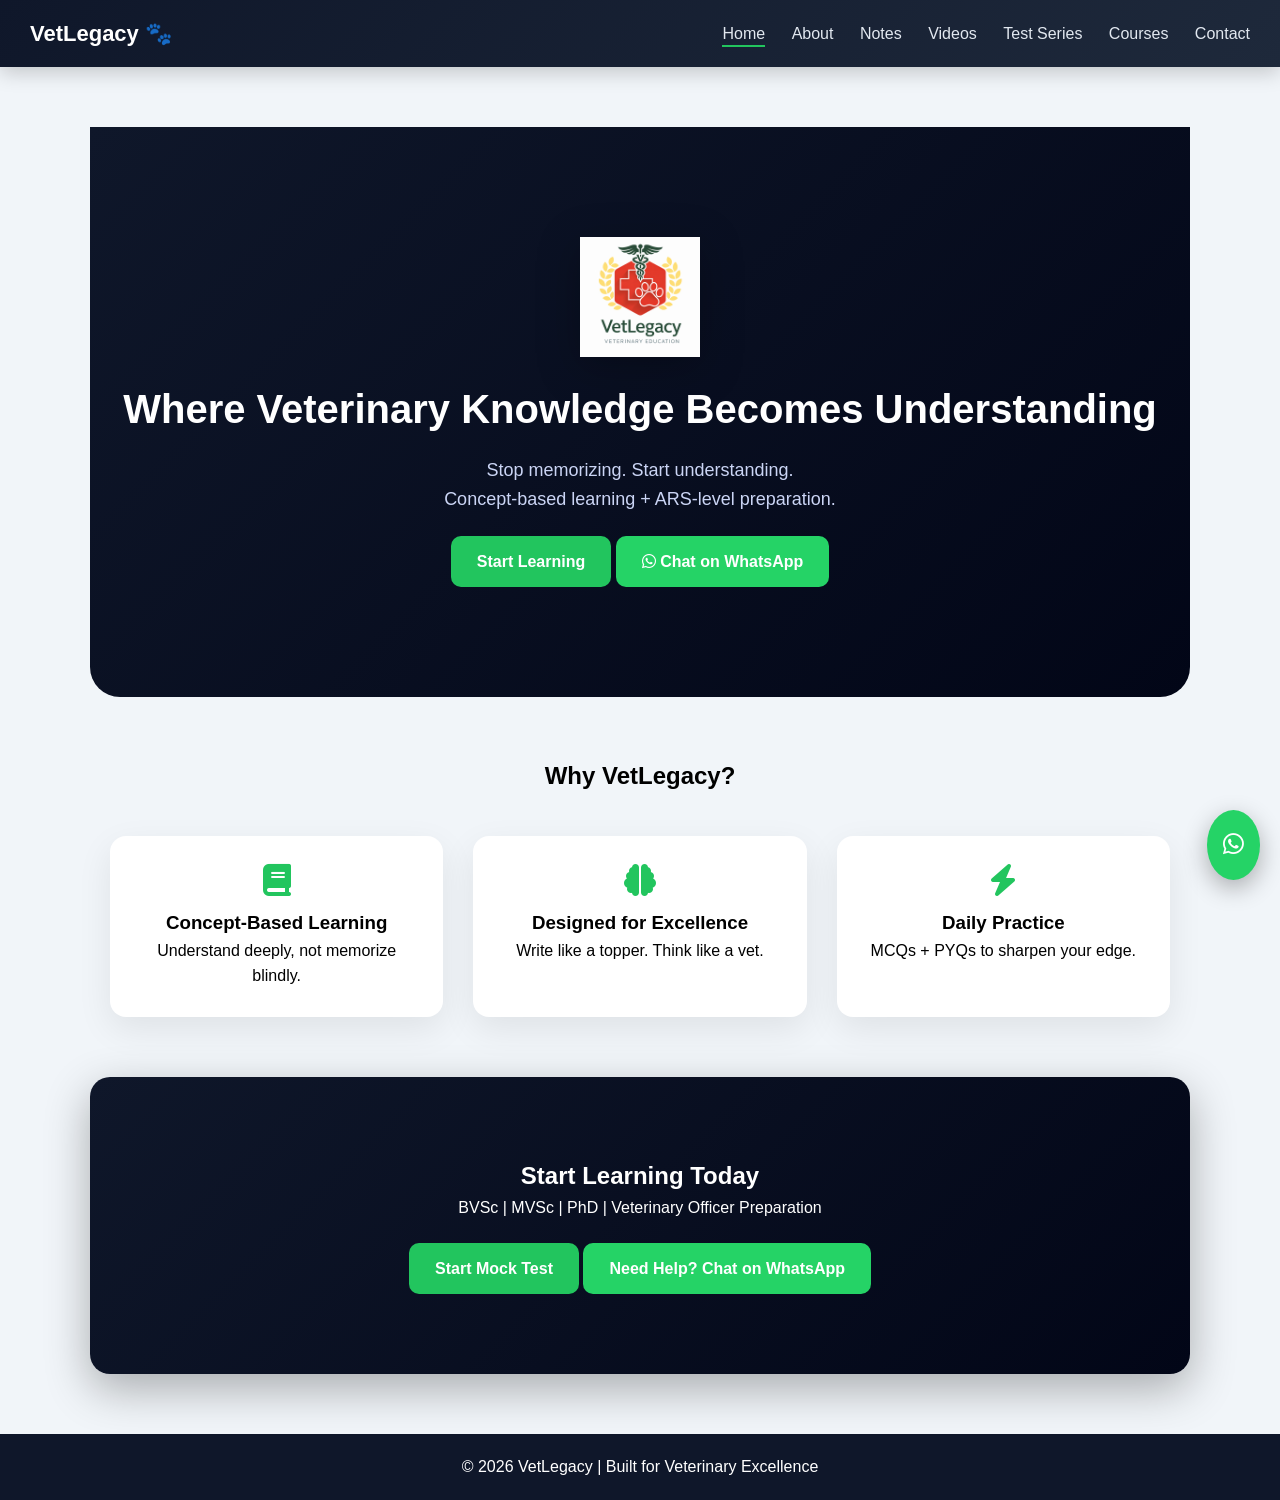
==== commit ae0903ee: "Fix HTML structure and improve button layout" ====
--- a/index.html
+++ b/index.html
@@ -29,16 +29,18 @@
             <a href="notes.html">Notes</a>
             <a href="#">Videos</a>
             <a href="test.html">Test Series</a>
-<a href="courses.html">Courses</a>            <a href="contact.html">Contact</a>
+            <a href="courses.html">Courses</a>
+            <a href="contact.html">Contact</a>
         </nav>
     </div>
 </header>
 
 <!-- 🔷 HERO -->
- <section class="hero fade-up">
+<section class="hero fade-up">
 
     <div class="hero-content">
 
+        <!-- LOGO -->
         <img src="logo.png" alt="VetLegacy Logo" class="hero-logo">
 
         <h1>Where Veterinary Knowledge Becomes Understanding</h1>
@@ -48,20 +50,18 @@
             Concept-based learning + ARS-level preparation.
         </p>
 
-        <a href="courses.html" class="btn">Start Learning</a>
+        <!-- BUTTONS -->
+        <div class="hero-buttons">
+            <a href="courses.html" class="btn">Start Learning</a>
+
+            <a href="https://wa.me/918858934752?text=Hello%20VetLegacy%20I%20need%20guidance"
+               target="_blank" class="btn whatsapp">
+               <i class="fab fa-whatsapp"></i> Chat on WhatsApp
+            </a>
+        </div>
 
     </div>
 
-</section>
-    </p>
-
-    <!-- PRIMARY CTA -->
-<a href="courses.html" class="btn">Start Learning</a>
-    <!-- WHATSAPP CTA -->
-    <a href="https://wa.me/918858934752?text=Hello%20VetLegacy%20I%20need%20guidance" 
-       target="_blank" class="btn whatsapp">
-       <i class="fab fa-whatsapp"></i> Chat on WhatsApp
-    </a>
 </section>
 
 <!-- 🔷 FEATURES -->
@@ -100,8 +100,7 @@
 
     <a href="test.html" class="btn">Start Mock Test</a>
 
-    <!-- SUPPORT CTA -->
-    <a href="https://wa.me/918858934752?text=Hello%20VetLegacy%20(Mock%20Test%20User)" 
+    <a href="https://wa.me/918858934752?text=Hello%20VetLegacy%20(Mock%20Test%20User)"
        target="_blank" class="btn whatsapp">
        Need Help? Chat on WhatsApp
     </a>
@@ -112,8 +111,8 @@
     <p>© 2026 VetLegacy | Built for Veterinary Excellence</p>
 </footer>
 
-<!-- 🔷 FLOATING WHATSAPP BUTTON -->
-<a href="https://chat.whatsapp.com/ETyTleLrMaYGKlV55RhQ85" 
+<!-- 🔷 FLOATING WHATSAPP -->
+<a href="https://chat.whatsapp.com/ETyTleLrMaYGKlV55RhQ85"
    target="_blank" class="whatsapp-float">
     <i class="fab fa-whatsapp"></i>
 </a>
--- a/style.css
+++ b/style.css
@@ -37,9 +37,9 @@
 .logo {
     font-size: 22px;
     font-weight: bold;
-    letter-spacing: 0.5px;
-}
-
+}
+
+/* NAV LINKS */
 .navbar nav a {
     color: #e2e8f0;
     margin-left: 22px;
@@ -48,7 +48,7 @@
     transition: 0.3s;
 }
 
-/* NAV HOVER UNDERLINE */
+/* UNDERLINE EFFECT */
 .navbar nav a::after {
     content: "";
     position: absolute;
@@ -85,6 +85,15 @@
     border-radius: 0 0 30px 30px;
 }
 
+/* 🔥 LOGO FIX (IMPORTANT) */
+.hero-logo {
+    width: 120px;
+    margin: 0 auto 20px;
+    display: block;
+    filter: drop-shadow(0 10px 20px rgba(0,0,0,0.25));
+}
+
+/* TEXT */
 .hero h1 {
     font-size: 40px;
     margin-bottom: 15px;
@@ -175,7 +184,6 @@
 
 #timer {
     color: #ef4444;
-    font-size: 16px;
 }
 
 #question {
@@ -184,7 +192,7 @@
     font-weight: 600;
 }
 
-/* ===== OPTIONS ===== */
+/* OPTIONS */
 #options button {
     display: block;
     width: 100%;
@@ -195,8 +203,6 @@
     border-radius: 10px;
     cursor: pointer;
     transition: 0.25s;
-    font-size: 15px;
-    font-weight: 500;
 }
 
 #options button:hover {
@@ -212,13 +218,6 @@
 .wrong {
     background: #ef4444 !important;
     color: white;
-}
-
-/* ===== NEXT BUTTON ===== */
-#nextBtn {
-    width: 100%;
-    padding: 13px;
-    margin-top: 20px;
 }
 
 /* ===== TEST PAGE ===== */
@@ -254,7 +253,7 @@
     transform: translateY(-8px);
 }
 
-/* Colored borders */
+/* BORDER COLORS */
 .contact-card:nth-child(1) { border-left: 5px solid #25D366; }
 .contact-card:nth-child(2) { border-left: 5px solid #0088cc; }
 .contact-card:nth-child(3) { border-left: 5px solid #ea4335; }
@@ -262,11 +261,7 @@
 
 /* BUTTON COLORS */
 .whatsapp { background: #25D366; }
-.whatsapp:hover { background: #1ebe5d; }
-
 .telegram { background: #0088cc; }
-.telegram:hover { background: #0077b5; }
-
 .email { background: #ea4335; }
 .instagram { background: linear-gradient(45deg, #f43f5e, #9333ea); }
 
@@ -282,7 +277,6 @@
     border-radius: 50%;
     box-shadow: 0 8px 25px rgba(0,0,0,0.3);
     z-index: 1000;
-    transition: 0.3s;
 }
 
 .whatsapp-float:hover {
@@ -316,6 +310,7 @@
 
 /* ===== MOBILE ===== */
 @media (max-width: 768px) {
+
     .nav-container {
         flex-direction: column;
         gap: 10px;
@@ -330,8 +325,3 @@
         grid-template-columns: 1fr;
     }
 }
-.hero-logo {
-    width: 160px;
-    margin-bottom: 25px;
-    filter: drop-shadow(0 10px 20px rgba(0,0,0,0.2));
-}
